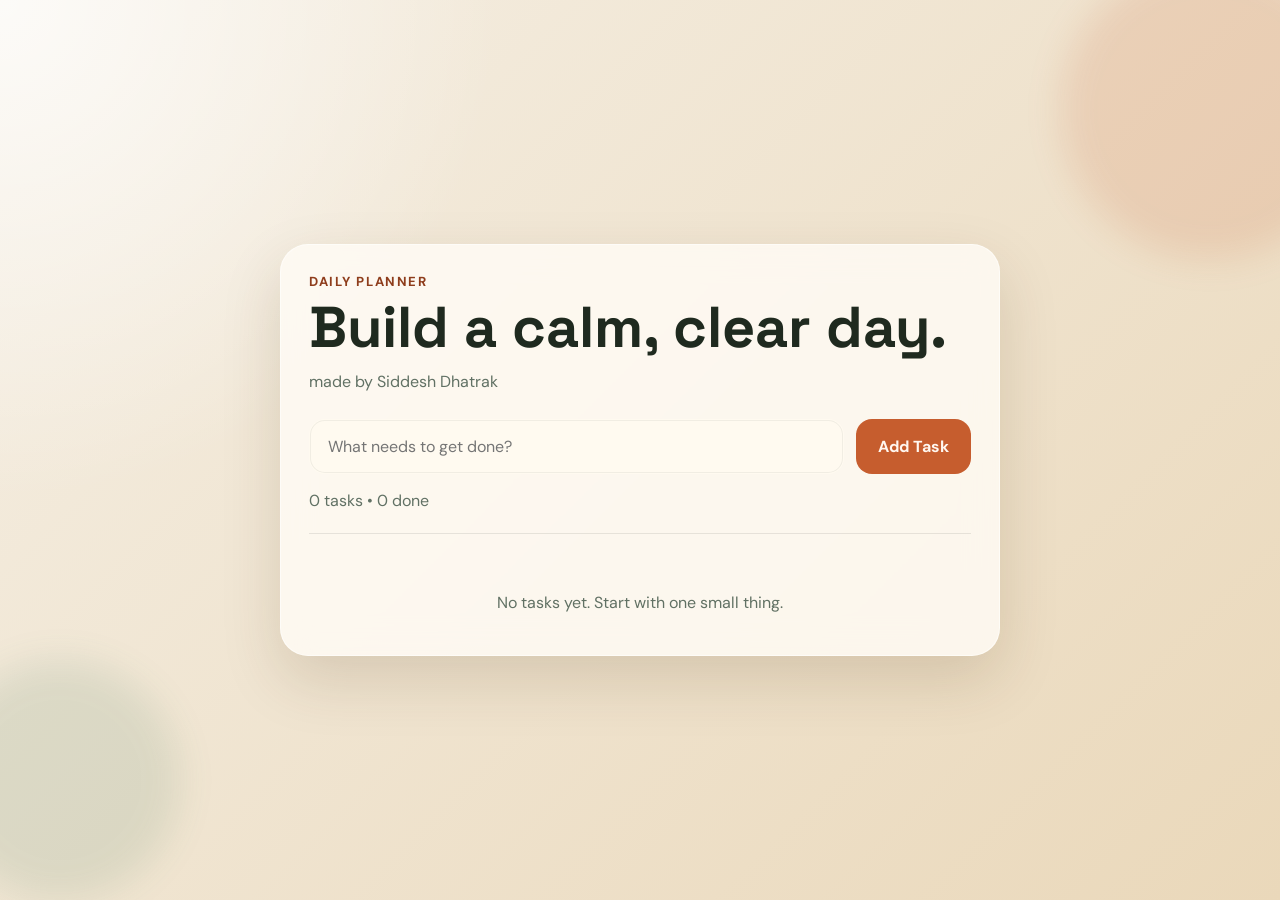
==== index.html @ 821b33d4 "Initial Flask to-do app" ====
<!DOCTYPE html>
<html lang="en">
<head>
  <meta charset="UTF-8">
  <meta name="viewport" content="width=device-width, initial-scale=1.0">
  <title>To-Do List</title>
  <link rel="preconnect" href="https://fonts.googleapis.com">
  <link rel="preconnect" href="https://fonts.gstatic.com" crossorigin>
  <link href="https://fonts.googleapis.com/css2?family=DM+Sans:wght@400;500;700&family=Space+Grotesk:wght@500;700&display=swap" rel="stylesheet">
  <link rel="stylesheet" href="styles.css">
</head>
<body>
  <div class="page-shell">
    <div class="background-glow glow-one"></div>
    <div class="background-glow glow-two"></div>

    <main class="app-card">
      <section class="hero">
        <p class="eyebrow">Daily planner</p>
        <h1>Build a calm, clear day.</h1>
        <p class="hero-copy">made by Siddesh Dhatrak</p>
      </section>

      <section class="composer">
        <form id="todo-form" class="todo-form">
          <label class="sr-only" for="task-input">New task</label>
          <input id="task-input" name="task" type="text" placeholder="What needs to get done?" maxlength="120" required>
          <button type="submit">Add Task</button>
        </form>

        <div class="status-bar">
          <span id="task-count">0 tasks</span>
          <button id="clear-completed" class="ghost-button" type="button">Clear completed</button>
        </div>
      </section>

      <section class="list-panel">
        <ul id="todo-list" class="todo-list" aria-live="polite"></ul>
        <p id="empty-state" class="empty-state">No tasks yet. Start with one small thing.</p>
      </section>
    </main>
  </div>

  <script src="app.js"></script>
</body>
</html>
---- styles.css ----
:root {
  --bg: #f5efe4;
  --bg-deep: #ead8ba;
  --surface: rgba(255, 252, 246, 0.82);
  --surface-strong: #fffaf0;
  --ink: #1f2a1f;
  --muted: #617164;
  --accent: #c65d2e;
  --accent-dark: #8e3d1c;
  --line: rgba(31, 42, 31, 0.1);
  --success: #2f7d4b;
  --shadow: 0 24px 60px rgba(74, 45, 16, 0.15);
}

* {
  box-sizing: border-box;
}

body {
  margin: 0;
  min-height: 100vh;
  font-family: "DM Sans", sans-serif;
  color: var(--ink);
  background:
    radial-gradient(circle at top left, rgba(255, 255, 255, 0.75), transparent 32%),
    linear-gradient(135deg, var(--bg), var(--bg-deep));
}

button,
input {
  font: inherit;
}

.page-shell {
  position: relative;
  min-height: 100vh;
  display: grid;
  place-items: center;
  padding: 32px 18px;
  overflow: hidden;
}

.background-glow {
  position: absolute;
  border-radius: 999px;
  filter: blur(18px);
  opacity: 0.65;
}

.glow-one {
  width: 300px;
  height: 300px;
  background: rgba(198, 93, 46, 0.22);
  top: -40px;
  right: -80px;
}

.glow-two {
  width: 240px;
  height: 240px;
  background: rgba(76, 125, 95, 0.2);
  bottom: 0;
  left: -60px;
}

.app-card {
  position: relative;
  width: min(720px, 100%);
  padding: 28px;
  border: 1px solid rgba(255, 255, 255, 0.55);
  border-radius: 28px;
  background: var(--surface);
  backdrop-filter: blur(16px);
  box-shadow: var(--shadow);
}

.hero {
  margin-bottom: 24px;
  animation: rise-in 450ms ease-out both;
}

.eyebrow {
  margin: 0 0 10px;
  color: var(--accent-dark);
  font-size: 0.82rem;
  font-weight: 700;
  letter-spacing: 0.12em;
  text-transform: uppercase;
}

.hero h1 {
  margin: 0;
  font-family: "Space Grotesk", sans-serif;
  font-size: clamp(2rem, 5vw, 3.6rem);
  line-height: 0.95;
}

.hero-copy {
  max-width: 54ch;
  margin: 14px 0 0;
  color: var(--muted);
  font-size: 1rem;
  line-height: 1.6;
}

.composer,
.list-panel {
  animation: rise-in 520ms ease-out both;
}

.todo-form {
  display: grid;
  grid-template-columns: 1fr auto;
  gap: 12px;
}

.todo-form input {
  width: 100%;
  border: 1px solid transparent;
  border-radius: 16px;
  padding: 16px 18px;
  background: var(--surface-strong);
  color: var(--ink);
  box-shadow: inset 0 0 0 1px rgba(31, 42, 31, 0.06);
  transition: border-color 160ms ease, transform 160ms ease;
}

.todo-form input:focus {
  outline: none;
  border-color: rgba(198, 93, 46, 0.55);
  transform: translateY(-1px);
}

.todo-form button,
.ghost-button,
.delete-button {
  border: 0;
  border-radius: 16px;
  cursor: pointer;
  transition: transform 160ms ease, opacity 160ms ease, background 160ms ease;
}

.todo-form button {
  padding: 16px 22px;
  background: var(--accent);
  color: #fff7f0;
  font-weight: 700;
}

.todo-form button:hover,
.ghost-button:hover,
.delete-button:hover {
  transform: translateY(-1px);
}

.status-bar {
  display: flex;
  justify-content: space-between;
  align-items: center;
  gap: 16px;
  margin-top: 16px;
  color: var(--muted);
}

.ghost-button {
  padding: 10px 14px;
  background: rgba(31, 42, 31, 0.06);
  color: var(--ink);
}

.list-panel {
  margin-top: 22px;
  border-top: 1px solid var(--line);
  padding-top: 18px;
}

.todo-list {
  list-style: none;
  padding: 0;
  margin: 0;
  display: grid;
  gap: 12px;
}

.todo-item {
  display: grid;
  grid-template-columns: auto 1fr auto;
  align-items: center;
  gap: 14px;
  padding: 14px;
  border-radius: 18px;
  background: rgba(255, 250, 240, 0.86);
  border: 1px solid rgba(31, 42, 31, 0.06);
}

.todo-item.completed {
  opacity: 0.82;
}

.todo-checkbox {
  appearance: none;
  width: 22px;
  height: 22px;
  border: 2px solid rgba(31, 42, 31, 0.3);
  border-radius: 7px;
  display: grid;
  place-items: center;
  cursor: pointer;
  background: #fff;
}

.todo-checkbox:checked {
  border-color: var(--success);
  background: var(--success);
}

.todo-checkbox:checked::after {
  content: "";
  width: 10px;
  height: 10px;
  border-radius: 3px;
  background: white;
}

.todo-title {
  margin: 0;
  font-size: 1rem;
  line-height: 1.4;
}

.todo-item.completed .todo-title {
  color: var(--muted);
  text-decoration: line-through;
}

.delete-button {
  padding: 10px 12px;
  background: rgba(198, 93, 46, 0.12);
  color: var(--accent-dark);
  font-weight: 700;
}

.empty-state {
  margin: 18px 0 6px;
  color: var(--muted);
  text-align: center;
  padding: 22px 10px 8px;
}

.sr-only {
  position: absolute;
  width: 1px;
  height: 1px;
  padding: 0;
  margin: -1px;
  overflow: hidden;
  clip: rect(0, 0, 0, 0);
  white-space: nowrap;
  border: 0;
}

@keyframes rise-in {
  from {
    opacity: 0;
    transform: translateY(16px);
  }

  to {
    opacity: 1;
    transform: translateY(0);
  }
}

@media (max-width: 640px) {
  .app-card {
    padding: 22px;
    border-radius: 24px;
  }

  .todo-form {
    grid-template-columns: 1fr;
  }

  .status-bar {
    flex-direction: column;
    align-items: flex-start;
  }

  .todo-item {
    grid-template-columns: auto 1fr;
  }

  .delete-button {
    grid-column: 2;
    justify-self: end;
  }
}
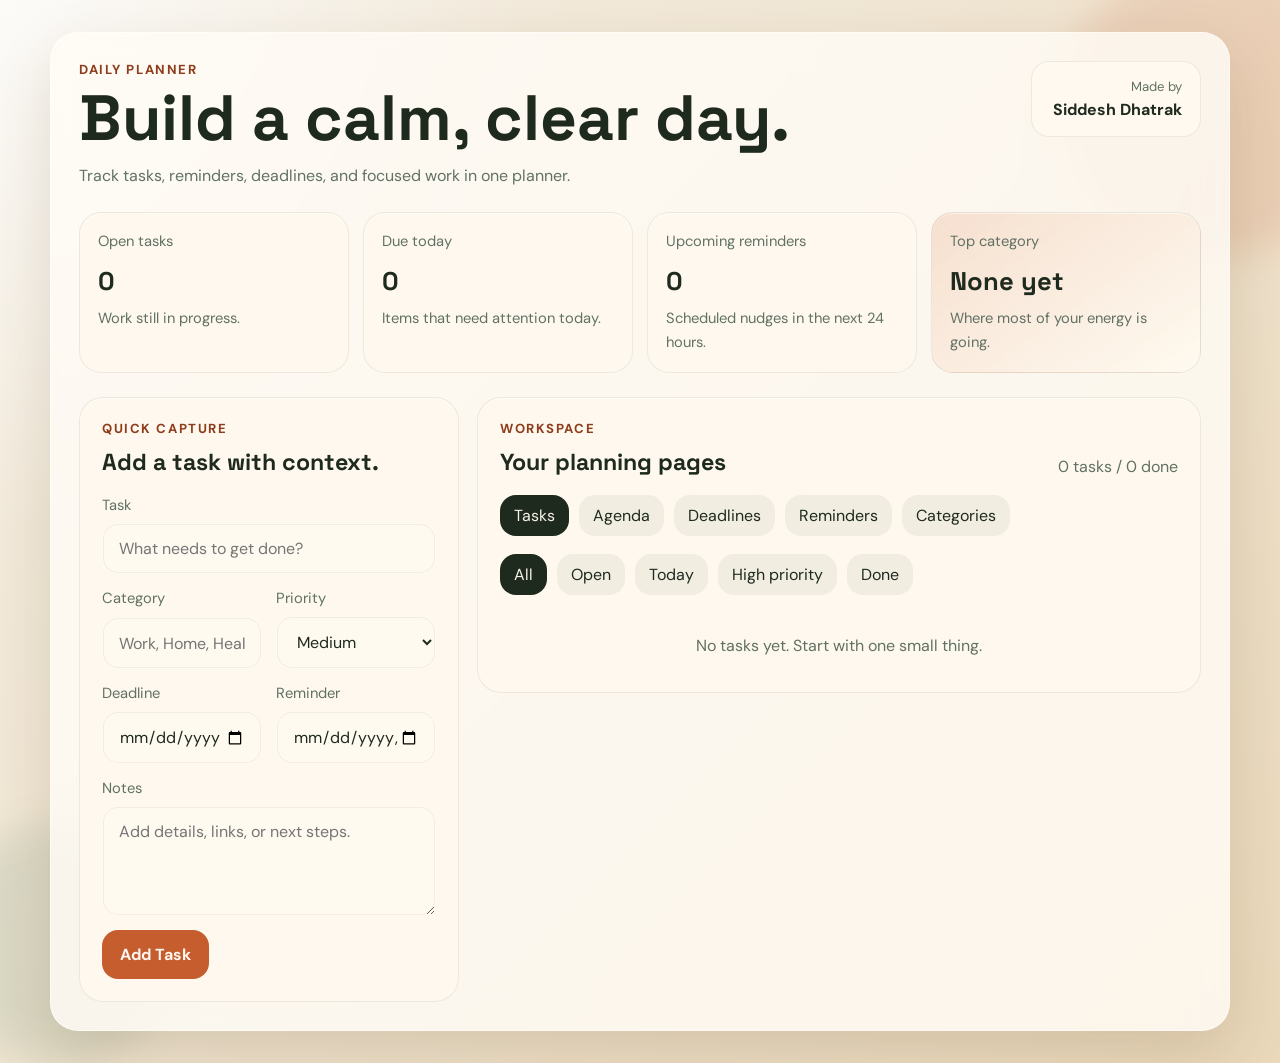
==== commit ad901ee2: "Add template pages (agenda, tasks, categories, deadlines, reminders) and update app, styles, and sta" ====
--- a/index.html
+++ b/index.html
@@ -3,7 +3,7 @@
 <head>
   <meta charset="UTF-8">
   <meta name="viewport" content="width=device-width, initial-scale=1.0">
-  <title>To-Do List</title>
+  <title>Daily Planner</title>
   <link rel="preconnect" href="https://fonts.googleapis.com">
   <link rel="preconnect" href="https://fonts.gstatic.com" crossorigin>
   <link href="https://fonts.googleapis.com/css2?family=DM+Sans:wght@400;500;700&family=Space+Grotesk:wght@500;700&display=swap" rel="stylesheet">
@@ -16,27 +16,142 @@
 
     <main class="app-card">
       <section class="hero">
-        <p class="eyebrow">Daily planner</p>
-        <h1>Build a calm, clear day.</h1>
-        <p class="hero-copy">made by Siddesh Dhatrak</p>
-      </section>
-
-      <section class="composer">
-        <form id="todo-form" class="todo-form">
-          <label class="sr-only" for="task-input">New task</label>
-          <input id="task-input" name="task" type="text" placeholder="What needs to get done?" maxlength="120" required>
-          <button type="submit">Add Task</button>
-        </form>
-
-        <div class="status-bar">
-          <span id="task-count">0 tasks</span>
-          <button id="clear-completed" class="ghost-button" type="button">Clear completed</button>
+        <div>
+          <p class="eyebrow">Daily planner</p>
+          <h1>Build a calm, clear day.</h1>
+          <p class="hero-copy">Track tasks, reminders, deadlines, and focused work in one planner.</p>
+        </div>
+        <div class="hero-badge">
+          <span class="hero-badge-label">Made by</span>
+          <strong>Siddesh Dhatrak</strong>
         </div>
       </section>
 
-      <section class="list-panel">
-        <ul id="todo-list" class="todo-list" aria-live="polite"></ul>
-        <p id="empty-state" class="empty-state">No tasks yet. Start with one small thing.</p>
+      <section class="overview-grid" aria-label="Planner overview">
+        <article class="overview-card">
+          <span class="overview-label">Open tasks</span>
+          <strong id="open-count" class="overview-value">0</strong>
+          <p class="overview-copy">Work still in progress.</p>
+        </article>
+        <article class="overview-card">
+          <span class="overview-label">Due today</span>
+          <strong id="today-count" class="overview-value">0</strong>
+          <p class="overview-copy">Items that need attention today.</p>
+        </article>
+        <article class="overview-card">
+          <span class="overview-label">Upcoming reminders</span>
+          <strong id="reminder-count" class="overview-value">0</strong>
+          <p class="overview-copy">Scheduled nudges in the next 24 hours.</p>
+        </article>
+        <article class="overview-card accent-card">
+          <span class="overview-label">Top category</span>
+          <strong id="top-category" class="overview-value">None yet</strong>
+          <p class="overview-copy">Where most of your energy is going.</p>
+        </article>
+      </section>
+
+      <section class="planner-layout">
+        <section class="composer-panel">
+          <div class="panel-heading">
+            <p class="eyebrow">Quick capture</p>
+            <h2>Add a task with context.</h2>
+          </div>
+
+          <form id="todo-form" class="todo-form">
+            <label class="field-group field-span-2">
+              <span>Task</span>
+              <input id="task-input" name="task" type="text" placeholder="What needs to get done?" maxlength="120" required>
+            </label>
+
+            <label class="field-group">
+              <span>Category</span>
+              <input id="category-input" name="category" type="text" placeholder="Work, Home, Health" list="category-options" maxlength="40">
+              <datalist id="category-options"></datalist>
+            </label>
+
+            <label class="field-group">
+              <span>Priority</span>
+              <select id="priority-input" name="priority">
+                <option value="medium">Medium</option>
+                <option value="high">High</option>
+                <option value="low">Low</option>
+              </select>
+            </label>
+
+            <label class="field-group">
+              <span>Deadline</span>
+              <input id="deadline-input" name="deadline" type="date">
+            </label>
+
+            <label class="field-group">
+              <span>Reminder</span>
+              <input id="reminder-input" name="reminder" type="datetime-local">
+            </label>
+
+            <label class="field-group field-span-2">
+              <span>Notes</span>
+              <textarea id="notes-input" name="notes" rows="3" placeholder="Add details, links, or next steps."></textarea>
+            </label>
+
+            <div class="form-actions field-span-2">
+              <button id="submit-button" type="submit">Add Task</button>
+              <button id="cancel-edit" class="secondary-button" type="button" hidden>Cancel edit</button>
+              <button id="clear-completed" class="ghost-button" type="button">Clear completed</button>
+            </div>
+          </form>
+        </section>
+
+        <section class="workspace-panel">
+          <div class="panel-heading workspace-heading">
+            <div>
+              <p class="eyebrow">Workspace</p>
+              <h2>Your planning pages</h2>
+            </div>
+            <span id="task-count" class="workspace-meta">0 tasks</span>
+          </div>
+
+          <div class="tab-row" role="tablist" aria-label="Planner pages">
+            <button class="tab-button active" type="button" role="tab" data-view="tasks" aria-selected="true">Tasks</button>
+            <button class="tab-button" type="button" role="tab" data-view="agenda" aria-selected="false">Agenda</button>
+            <button class="tab-button" type="button" role="tab" data-view="deadlines" aria-selected="false">Deadlines</button>
+            <button class="tab-button" type="button" role="tab" data-view="reminders" aria-selected="false">Reminders</button>
+            <button class="tab-button" type="button" role="tab" data-view="categories" aria-selected="false">Categories</button>
+          </div>
+
+          <section class="view-panel active" data-panel="tasks" aria-live="polite">
+            <div class="toolbar">
+              <div class="filter-row" role="toolbar" aria-label="Task filters">
+                <button class="filter-button active" type="button" data-filter="all">All</button>
+                <button class="filter-button" type="button" data-filter="open">Open</button>
+                <button class="filter-button" type="button" data-filter="today">Today</button>
+                <button class="filter-button" type="button" data-filter="high">High priority</button>
+                <button class="filter-button" type="button" data-filter="done">Done</button>
+              </div>
+            </div>
+            <ul id="todo-list" class="todo-list"></ul>
+            <p id="empty-state" class="empty-state">No tasks yet. Start with one small thing.</p>
+          </section>
+
+          <section class="view-panel" data-panel="agenda">
+            <div id="agenda-list" class="stack-list"></div>
+            <p id="agenda-empty" class="empty-state">Nothing urgent right now. Add a deadline or reminder to build your day.</p>
+          </section>
+
+          <section class="view-panel" data-panel="deadlines">
+            <div id="deadline-list" class="stack-list"></div>
+            <p id="deadline-empty" class="empty-state">No deadlines scheduled yet.</p>
+          </section>
+
+          <section class="view-panel" data-panel="reminders">
+            <div id="reminder-list" class="stack-list"></div>
+            <p id="reminder-empty" class="empty-state">No reminders set yet.</p>
+          </section>
+
+          <section class="view-panel" data-panel="categories">
+            <div id="category-list" class="category-grid"></div>
+            <p id="category-empty" class="empty-state">Add categories to see where your work clusters.</p>
+          </section>
+        </section>
       </section>
     </main>
   </div>
--- a/styles.css
+++ b/styles.css
@@ -3,12 +3,16 @@
   --bg-deep: #ead8ba;
   --surface: rgba(255, 252, 246, 0.82);
   --surface-strong: #fffaf0;
+  --surface-soft: rgba(255, 249, 238, 0.92);
   --ink: #1f2a1f;
   --muted: #617164;
   --accent: #c65d2e;
   --accent-dark: #8e3d1c;
   --line: rgba(31, 42, 31, 0.1);
+  --line-strong: rgba(31, 42, 31, 0.16);
   --success: #2f7d4b;
+  --warning: #ad6d1e;
+  --danger: #a1472d;
   --shadow: 0 24px 60px rgba(74, 45, 16, 0.15);
 }
 
@@ -27,15 +31,20 @@
 }
 
 button,
-input {
+input,
+select,
+textarea {
   font: inherit;
+}
+
+button,
+select {
+  cursor: pointer;
 }
 
 .page-shell {
   position: relative;
   min-height: 100vh;
-  display: grid;
-  place-items: center;
   padding: 32px 18px;
   overflow: hidden;
 }
@@ -65,7 +74,9 @@
 
 .app-card {
   position: relative;
-  width: min(720px, 100%);
+  z-index: 1;
+  width: min(1180px, 100%);
+  margin: 0 auto;
   padding: 28px;
   border: 1px solid rgba(255, 255, 255, 0.55);
   border-radius: 28px;
@@ -74,9 +85,18 @@
   box-shadow: var(--shadow);
 }
 
+.hero,
+.overview-grid,
+.planner-layout {
+  animation: rise-in 520ms ease-out both;
+}
+
 .hero {
+  display: flex;
+  justify-content: space-between;
+  gap: 24px;
+  align-items: flex-start;
   margin-bottom: 24px;
-  animation: rise-in 450ms ease-out both;
 }
 
 .eyebrow {
@@ -88,90 +108,256 @@
   text-transform: uppercase;
 }
 
-.hero h1 {
+.hero h1,
+.panel-heading h2 {
   margin: 0;
   font-family: "Space Grotesk", sans-serif;
-  font-size: clamp(2rem, 5vw, 3.6rem);
+}
+
+.hero h1 {
+  font-size: clamp(2.2rem, 5vw, 4.4rem);
   line-height: 0.95;
 }
 
+.hero-copy,
+.overview-copy,
+.stack-copy,
+.category-footer {
+  color: var(--muted);
+  line-height: 1.6;
+}
+
 .hero-copy {
-  max-width: 54ch;
+  max-width: 56ch;
   margin: 14px 0 0;
-  color: var(--muted);
-  font-size: 1rem;
-  line-height: 1.6;
-}
-
-.composer,
-.list-panel {
-  animation: rise-in 520ms ease-out both;
+}
+
+.hero-badge {
+  min-width: 170px;
+  padding: 16px 18px;
+  border-radius: 18px;
+  background: rgba(255, 250, 240, 0.92);
+  border: 1px solid rgba(31, 42, 31, 0.08);
+  text-align: right;
+}
+
+.hero-badge-label {
+  display: block;
+  color: var(--muted);
+  font-size: 0.82rem;
+  margin-bottom: 4px;
+}
+
+.overview-grid {
+  display: grid;
+  grid-template-columns: repeat(4, minmax(0, 1fr));
+  gap: 14px;
+  margin-bottom: 24px;
+}
+
+.overview-card,
+.composer-panel,
+.workspace-panel,
+.stack-card,
+.category-card {
+  border: 1px solid rgba(31, 42, 31, 0.08);
+  background: var(--surface-soft);
+  box-shadow: inset 0 1px 0 rgba(255, 255, 255, 0.55);
+}
+
+.overview-card {
+  padding: 18px;
+  border-radius: 22px;
+}
+
+.accent-card {
+  background:
+    linear-gradient(145deg, rgba(198, 93, 46, 0.16), rgba(255, 250, 240, 0.94)),
+    var(--surface-soft);
+}
+
+.overview-label {
+  display: block;
+  color: var(--muted);
+  font-size: 0.92rem;
+}
+
+.overview-value {
+  display: block;
+  margin-top: 14px;
+  font-size: clamp(1.35rem, 2vw, 2rem);
+  font-family: "Space Grotesk", sans-serif;
+}
+
+.overview-copy {
+  margin: 10px 0 0;
+  font-size: 0.92rem;
+}
+
+.planner-layout {
+  display: grid;
+  grid-template-columns: minmax(320px, 380px) minmax(0, 1fr);
+  gap: 18px;
+  align-items: start;
+}
+
+.composer-panel,
+.workspace-panel {
+  min-width: 0;
+  padding: 22px;
+  border-radius: 24px;
+}
+
+.panel-heading {
+  margin-bottom: 18px;
+}
+
+.panel-heading h2 {
+  font-size: 1.45rem;
+}
+
+.workspace-heading {
+  display: flex;
+  justify-content: space-between;
+  align-items: flex-end;
+  gap: 16px;
+}
+
+.workspace-meta {
+  color: var(--muted);
 }
 
 .todo-form {
   display: grid;
-  grid-template-columns: 1fr auto;
-  gap: 12px;
-}
-
-.todo-form input {
+  grid-template-columns: repeat(2, minmax(0, 1fr));
+  gap: 14px;
+}
+
+.field-group {
+  display: grid;
+  gap: 8px;
+  min-width: 0;
+}
+
+.field-group span {
+  font-size: 0.92rem;
+  color: var(--muted);
+}
+
+.field-group input,
+.field-group select,
+.field-group textarea {
+  min-width: 0;
+  max-width: 100%;
   width: 100%;
   border: 1px solid transparent;
   border-radius: 16px;
-  padding: 16px 18px;
+  padding: 14px 16px;
   background: var(--surface-strong);
   color: var(--ink);
   box-shadow: inset 0 0 0 1px rgba(31, 42, 31, 0.06);
   transition: border-color 160ms ease, transform 160ms ease;
 }
 
-.todo-form input:focus {
+.field-group input[type="date"],
+.field-group input[type="datetime-local"] {
+  min-inline-size: 0;
+}
+
+.field-group textarea {
+  resize: vertical;
+  min-height: 110px;
+}
+
+.field-group input:focus,
+.field-group select:focus,
+.field-group textarea:focus {
   outline: none;
   border-color: rgba(198, 93, 46, 0.55);
   transform: translateY(-1px);
 }
 
-.todo-form button,
+.field-span-2 {
+  grid-column: span 2;
+}
+
+.form-actions {
+  display: flex;
+  gap: 12px;
+}
+
+.form-actions button,
+.secondary-button,
 .ghost-button,
-.delete-button {
+.delete-button,
+.edit-button,
+.tab-button,
+.filter-button {
   border: 0;
   border-radius: 16px;
-  cursor: pointer;
-  transition: transform 160ms ease, opacity 160ms ease, background 160ms ease;
-}
-
-.todo-form button {
-  padding: 16px 22px;
+  transition: transform 160ms ease, opacity 160ms ease, background 160ms ease, color 160ms ease;
+}
+
+.form-actions button {
+  padding: 14px 18px;
   background: var(--accent);
   color: #fff7f0;
   font-weight: 700;
 }
 
-.todo-form button:hover,
+.secondary-button {
+  padding: 14px 16px;
+  background: rgba(198, 93, 46, 0.1);
+  color: var(--accent-dark);
+  font-weight: 700;
+}
+
+.ghost-button {
+  padding: 14px 16px;
+  background: rgba(31, 42, 31, 0.06);
+  color: var(--ink);
+}
+
+.form-actions button:hover,
+.secondary-button:hover,
 .ghost-button:hover,
-.delete-button:hover {
+.delete-button:hover,
+.edit-button:hover,
+.tab-button:hover,
+.filter-button:hover {
   transform: translateY(-1px);
 }
 
-.status-bar {
+.tab-row,
+.filter-row {
   display: flex;
-  justify-content: space-between;
-  align-items: center;
-  gap: 16px;
-  margin-top: 16px;
-  color: var(--muted);
-}
-
-.ghost-button {
+  flex-wrap: wrap;
+  gap: 10px;
+}
+
+.tab-row {
+  margin-bottom: 18px;
+}
+
+.tab-button,
+.filter-button {
   padding: 10px 14px;
   background: rgba(31, 42, 31, 0.06);
   color: var(--ink);
 }
 
-.list-panel {
-  margin-top: 22px;
-  border-top: 1px solid var(--line);
-  padding-top: 18px;
+.tab-button.active,
+.filter-button.active {
+  background: var(--ink);
+  color: #f8f1e8;
+}
+
+.view-panel {
+  display: none;
+}
+
+.view-panel.active {
+  display: block;
 }
 
 .todo-list {
@@ -184,11 +370,11 @@
 
 .todo-item {
   display: grid;
-  grid-template-columns: auto 1fr auto;
-  align-items: center;
+  grid-template-columns: auto minmax(0, 1fr) auto;
+  align-items: start;
   gap: 14px;
-  padding: 14px;
-  border-radius: 18px;
+  padding: 16px;
+  border-radius: 20px;
   background: rgba(255, 250, 240, 0.86);
   border: 1px solid rgba(31, 42, 31, 0.06);
 }
@@ -201,11 +387,11 @@
   appearance: none;
   width: 22px;
   height: 22px;
+  margin-top: 4px;
   border: 2px solid rgba(31, 42, 31, 0.3);
   border-radius: 7px;
   display: grid;
   place-items: center;
-  cursor: pointer;
   background: #fff;
 }
 
@@ -222,7 +408,13 @@
   background: white;
 }
 
-.todo-title {
+.task-content {
+  min-width: 0;
+}
+
+.todo-title,
+.stack-card h3,
+.category-card h3 {
   margin: 0;
   font-size: 1rem;
   line-height: 1.4;
@@ -231,6 +423,51 @@
 .todo-item.completed .todo-title {
   color: var(--muted);
   text-decoration: line-through;
+}
+
+.task-meta {
+  display: flex;
+  flex-wrap: wrap;
+  gap: 8px;
+  margin-top: 10px;
+}
+
+.meta-pill {
+  display: inline-flex;
+  align-items: center;
+  padding: 6px 10px;
+  border-radius: 999px;
+  background: rgba(31, 42, 31, 0.06);
+  color: var(--ink);
+  font-size: 0.82rem;
+}
+
+.priority-low {
+  background: rgba(47, 125, 75, 0.12);
+  color: var(--success);
+}
+
+.priority-medium {
+  background: rgba(173, 109, 30, 0.12);
+  color: var(--warning);
+}
+
+.priority-high {
+  background: rgba(161, 71, 45, 0.14);
+  color: var(--danger);
+}
+
+.task-notes {
+  margin: 10px 0 0;
+  color: var(--muted);
+  line-height: 1.55;
+}
+
+.task-actions {
+  display: flex;
+  align-items: center;
+  gap: 8px;
+  flex-wrap: wrap;
 }
 
 .delete-button {
@@ -238,6 +475,60 @@
   background: rgba(198, 93, 46, 0.12);
   color: var(--accent-dark);
   font-weight: 700;
+}
+
+.edit-button {
+  padding: 10px 12px;
+  background: rgba(31, 42, 31, 0.06);
+  color: var(--ink);
+  font-weight: 700;
+}
+
+.stack-list,
+.category-grid {
+  display: grid;
+  gap: 12px;
+}
+
+.stack-card,
+.category-card {
+  padding: 16px;
+  border-radius: 20px;
+}
+
+.stack-header {
+  display: flex;
+  justify-content: space-between;
+  gap: 12px;
+  align-items: center;
+}
+
+.stack-copy,
+.category-footer {
+  margin: 10px 0 0;
+}
+
+.deadline-status {
+  display: inline-flex;
+  padding: 6px 10px;
+  border-radius: 999px;
+  background: rgba(31, 42, 31, 0.06);
+  color: var(--muted);
+  font-size: 0.82rem;
+}
+
+.deadline-status.overdue {
+  background: rgba(161, 71, 45, 0.14);
+  color: var(--danger);
+}
+
+.deadline-status.due-today {
+  background: rgba(173, 109, 30, 0.12);
+  color: var(--warning);
+}
+
+.category-grid {
+  grid-template-columns: repeat(2, minmax(0, 1fr));
 }
 
 .empty-state {
@@ -271,27 +562,63 @@
   }
 }
 
-@media (max-width: 640px) {
+@media (max-width: 980px) {
+  .overview-grid,
+  .planner-layout {
+    grid-template-columns: 1fr;
+  }
+
+  .overview-grid {
+    grid-template-columns: repeat(2, minmax(0, 1fr));
+  }
+}
+
+@media (max-width: 720px) {
   .app-card {
-    padding: 22px;
+    padding: 20px;
     border-radius: 24px;
   }
 
-  .todo-form {
-    grid-template-columns: 1fr;
-  }
-
-  .status-bar {
+  .hero,
+  .workspace-heading,
+  .form-actions,
+  .stack-header {
     flex-direction: column;
     align-items: flex-start;
   }
 
+  .hero-badge {
+    text-align: left;
+  }
+
+  .overview-grid,
+  .todo-form,
+  .category-grid {
+    grid-template-columns: 1fr;
+  }
+
+  .field-span-2 {
+    grid-column: auto;
+  }
+
   .todo-item {
     grid-template-columns: auto 1fr;
   }
 
-  .delete-button {
+  .task-actions {
     grid-column: 2;
-    justify-self: end;
-  }
-}
+    justify-content: flex-end;
+  }
+}
+
+@media (max-width: 520px) {
+  .page-shell {
+    padding: 16px;
+  }
+
+  .overview-card,
+  .composer-panel,
+  .workspace-panel {
+    padding: 18px;
+  }
+}
